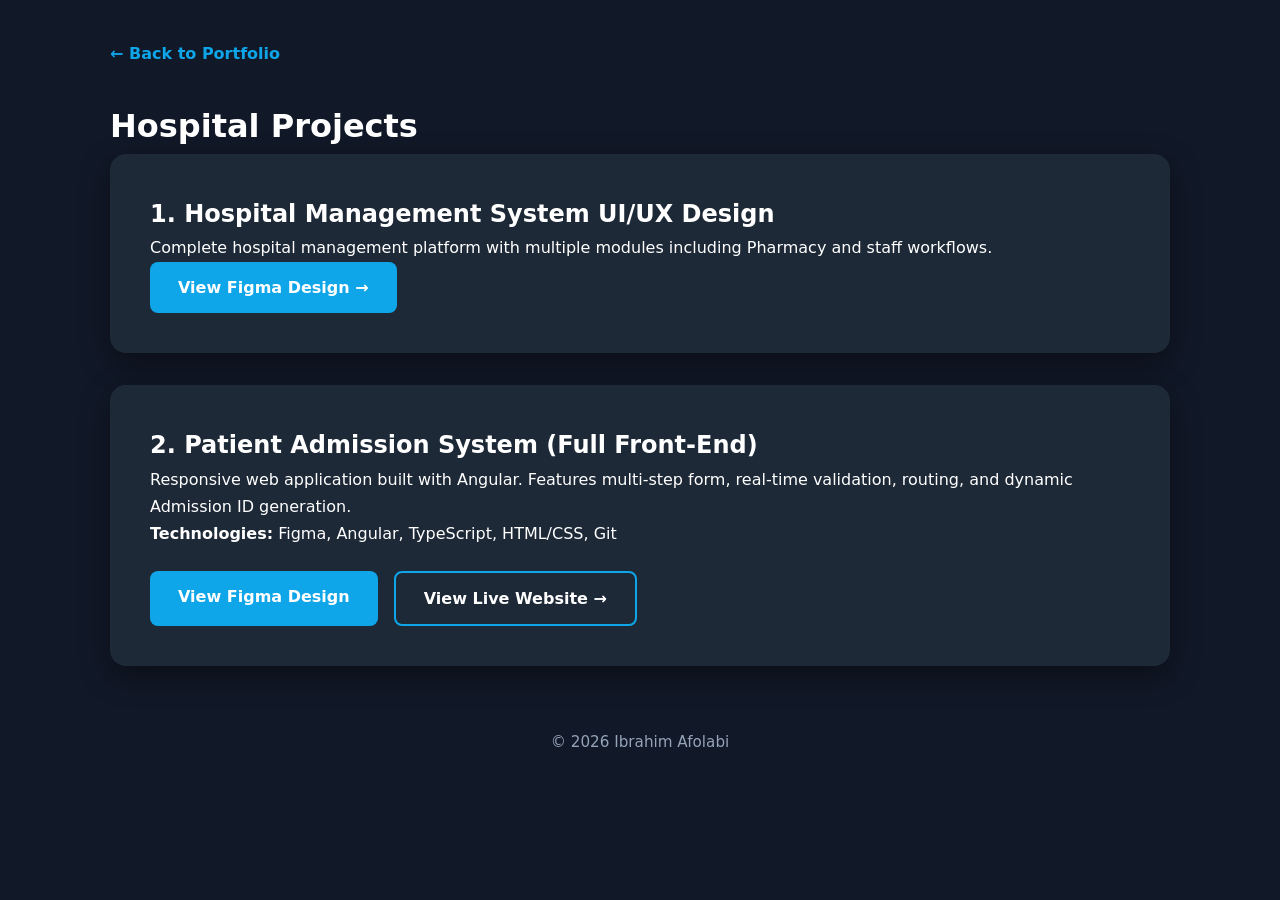
==== Hospital/index.html @ cb1e8bbc "Initial commit - Personal Portfolio" ====
<!DOCTYPE html>
<html lang="en">
<head>
  <meta charset="UTF-8">
  <meta name="viewport" content="width=device-width, initial-scale=1.0">
  <title>Hospital Projects | Ibrahim Afolabi</title>
  <link rel="stylesheet" href="styles.css">
</head>
<body>

  <a href="../index.html" class="back-btn">← Back to Portfolio</a>

  <h1>Hospital Projects</h1>

  <div class="project-container">
    <h2>1. Hospital Management System UI/UX Design</h2>
    <p>Complete hospital management platform with multiple modules including Pharmacy and staff workflows.</p>
    
    <a href="https://www.figma.com/design/PHMCqzM179QBMrzAl6KRJA/Hospital-App?node-id=0-1&t=KrnziGbpmaCVvLgA-1" 
       target="_blank" class="btn primary-btn">
      View Figma Design →
    </a>
  </div>

  <div class="project-container">
    <h2>2. Patient Admission System (Full Front-End)</h2>
    <p>Responsive web application built with Angular. Features multi-step form, real-time validation, routing, and dynamic Admission ID generation.</p>
    <p><strong>Technologies:</strong> Figma, Angular, TypeScript, HTML/CSS, Git</p>
    
    <div class="btn-group">
      <a href="https://www.figma.com/design/X7MNDkVpxuodoT19QN0Rvi/Patient--Admision-Form?t=bGUNePpCjK0tRTn7-1" 
         target="_blank" class="btn primary-btn">
        View Figma Design
      </a>
      
      <a href="https://my-hospital-app-eight.vercel.app/" target="_blank" class="btn secondary-btn">
        View Live Website →
      </a>
    </div>
  </div>

  <footer>
    © 2026 Ibrahim Afolabi
  </footer>

</body>
</html>
---- Hospital/styles.css ----
:root {
  --primary: #0ea5e9;
  --dark: #1e2937;
  --light: #f8fafc;
}

* {
  margin: 0;
  padding: 0;
  box-sizing: border-box;
}

body {
  font-family: 'Segoe UI', system-ui, sans-serif;
  line-height: 1.7;
  color: white;
  background: #111827;
  padding: 40px 20px;
  max-width: 1100px;
  margin: 0 auto;
}

.back-btn {
  display: inline-block;
  margin-bottom: 2rem;
  color: var(--primary);
  text-decoration: none;
  font-weight: 600;
}

.back-btn:hover {
  text-decoration: underline;
}

h1, h2 {
  color: white;
}

.project-container {
  background: #1e2937;
  border-radius: 16px;
  padding: 2.5rem;
  margin-bottom: 2rem;
  box-shadow: 0 10px 30px rgba(0,0,0,0.4);
  color: white;
}

.figma-link {
  color: var(--primary);
  text-decoration: none;
  font-weight: 600;
  display: inline-block;
  margin-top: 1rem;
}

.figma-link:hover {
  text-decoration: underline;
}

ul {
  margin: 1rem 0 1.5rem;
  padding-left: 1.5rem;
}

footer {
  text-align: center;
  margin-top: 4rem;
  color: #94a3b8;
  font-size: 0.95rem;
}

/* Responsive */
@media (max-width: 768px) {
  body {
    padding: 20px 15px;
  }
}
.btn-group {
  margin-top: 1.5rem;
  display: flex;
  gap: 1rem;
  flex-wrap: wrap;
}

.btn {
  padding: 12px 28px;
  border-radius: 8px;
  text-decoration: none;
  font-weight: 600;
  display: inline-block;
  transition: all 0.3s;
}

.primary-btn {
  background: #0ea5e9;
  color: white;
}

.primary-btn:hover {
  background: #0284c8;
  transform: translateY(-2px);
}

.secondary-btn {
  background: transparent;
  color: white;
  border: 2px solid #0ea5e9;
}

.secondary-btn:hover {
  background: #0ea5e9;
  color: white;
}
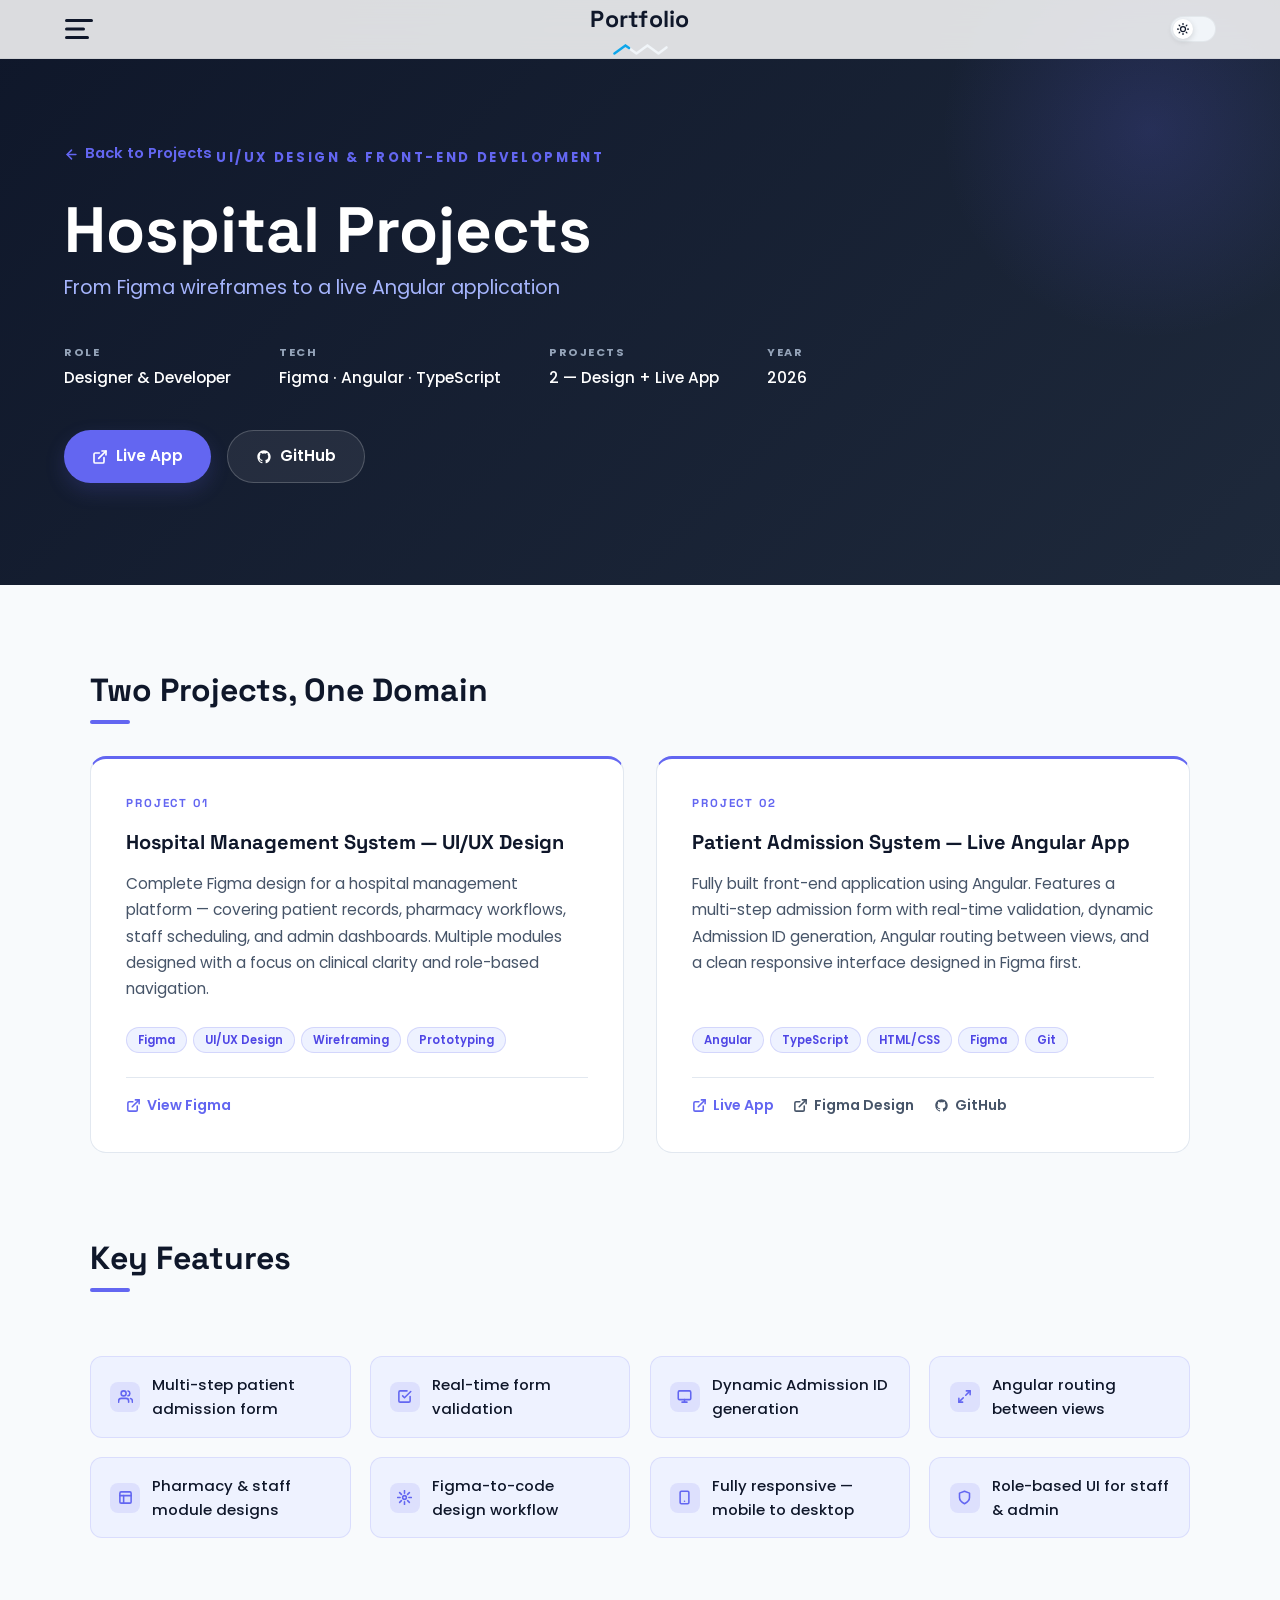
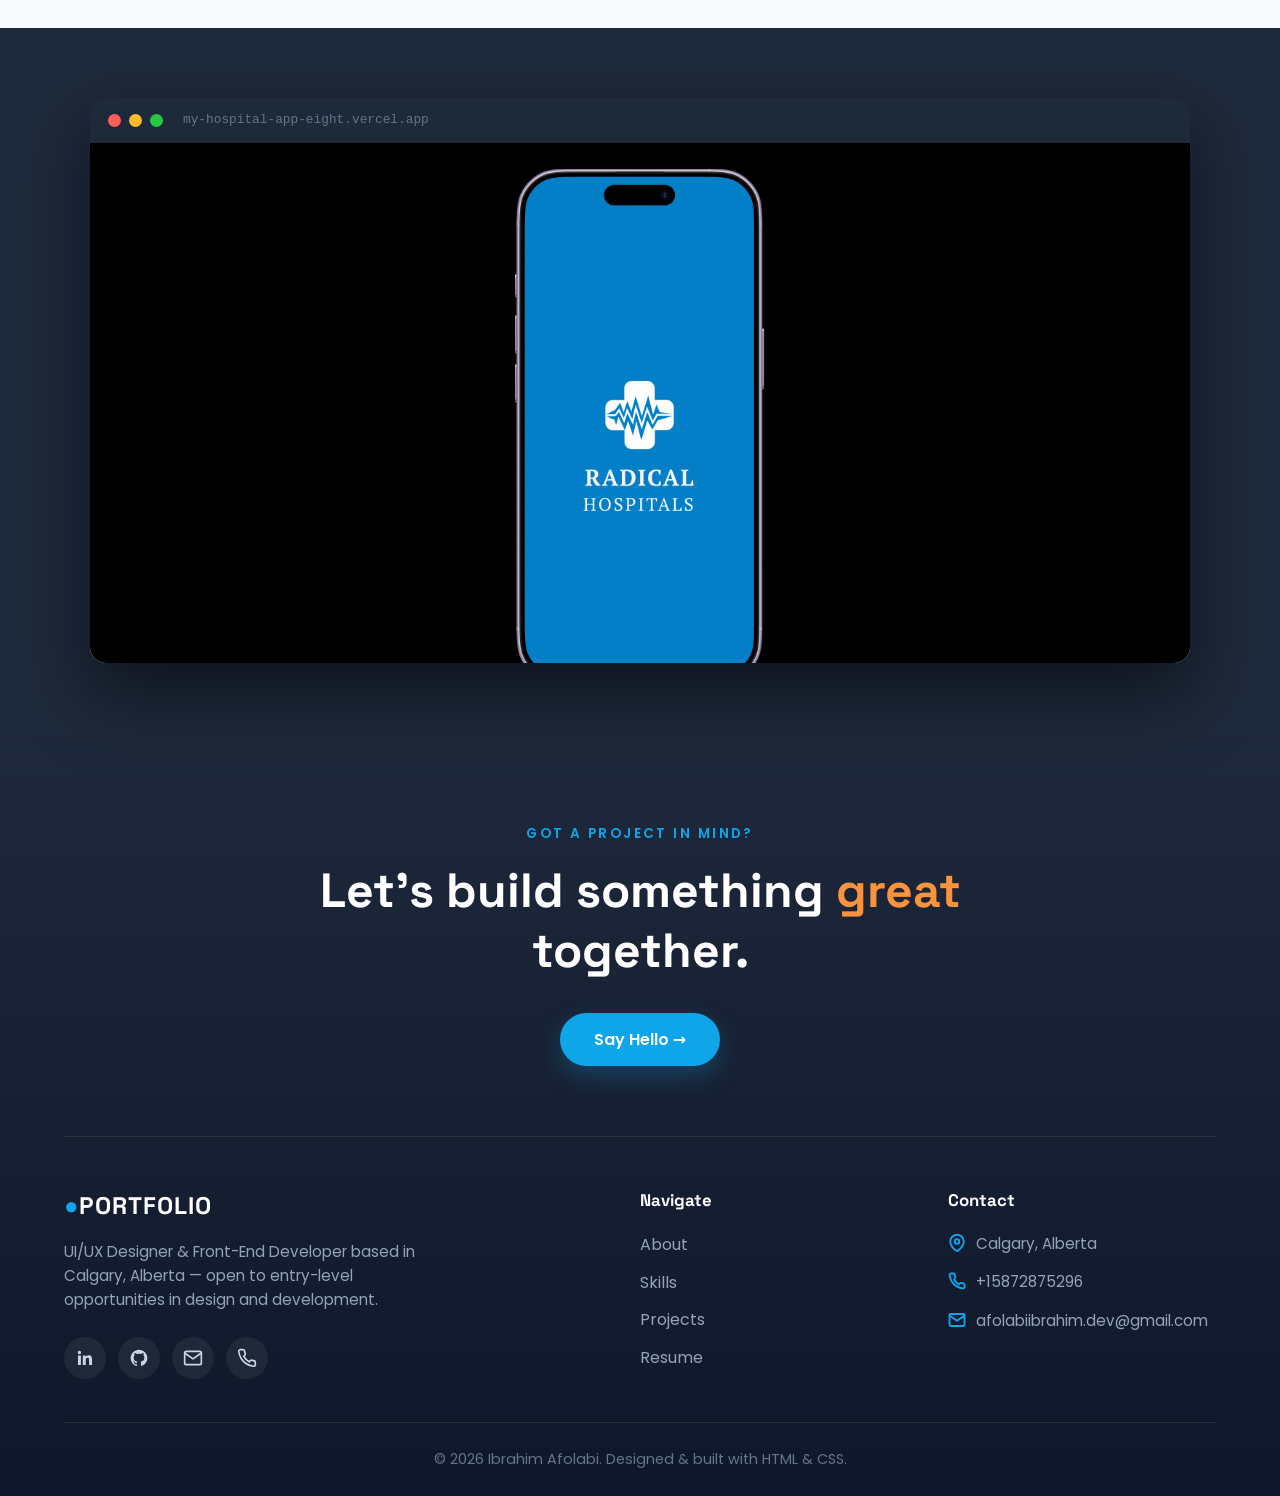
==== commit ee3a1f39: "Updated navbar, styles, and added light/dark mode toggle" ====
--- a/Hospital/index.html
+++ b/Hospital/index.html
@@ -4,44 +4,340 @@
   <meta charset="UTF-8">
   <meta name="viewport" content="width=device-width, initial-scale=1.0">
   <title>Hospital Projects | Ibrahim Afolabi</title>
+  <link rel="preconnect" href="https://fonts.googleapis.com">
+  <link rel="preconnect" href="https://fonts.gstatic.com" crossorigin>
+  <link href="https://fonts.googleapis.com/css2?family=Space+Grotesk:wght@500;600;700&family=Poppins:wght@300;400;500;600;700&display=swap" rel="stylesheet">
+  <link rel="stylesheet" href="../styles.css">
   <link rel="stylesheet" href="styles.css">
+  <script>
+    if (localStorage.getItem('portfolio-theme') === 'dark') {
+      document.documentElement.setAttribute('data-theme', 'dark');
+    }
+  </script>
 </head>
 <body>
 
-  <a href="../index.html" class="back-btn">← Back to Portfolio</a>
-
-  <h1>Hospital Projects</h1>
-
-  <div class="project-container">
-    <h2>1. Hospital Management System UI/UX Design</h2>
-    <p>Complete hospital management platform with multiple modules including Pharmacy and staff workflows.</p>
-    
-    <a href="https://www.figma.com/design/PHMCqzM179QBMrzAl6KRJA/Hospital-App?node-id=0-1&t=KrnziGbpmaCVvLgA-1" 
-       target="_blank" class="btn primary-btn">
-      View Figma Design →
-    </a>
+  <nav>
+    <div class="nav-container nav-container-v2">
+      <button class="hamburger hamburger-left" id="hamburger" aria-label="Toggle menu" aria-expanded="false" aria-controls="navOverlay">
+        <span></span>
+        <span></span>
+        <span></span>
+      </button>
+
+      <a href="../index.html" class="logo logo-center" style="text-decoration:none;">
+        <span class="logo-word">Portfolio</span>
+        <svg class="logo-zigzag" viewBox="0 0 56 14" xmlns="http://www.w3.org/2000/svg" aria-hidden="true">
+          <path class="zigzag-base" d="M2 11 L13 3 L24 11 L35 3 L46 11 L54 5" />
+          <path class="zigzag-trail" d="M2 11 L13 3 L24 11 L35 3 L46 11 L54 5" />
+        </svg>
+      </a>
+
+      <button class="theme-toggle" id="themeToggle" aria-label="Toggle dark mode">
+        <span class="toggle-track">
+          <span class="toggle-thumb">
+            <svg class="icon-sun" xmlns="http://www.w3.org/2000/svg" width="12" height="12" viewBox="0 0 24 24" fill="none" stroke="currentColor" stroke-width="2.5" stroke-linecap="round" stroke-linejoin="round"><circle cx="12" cy="12" r="5"/><line x1="12" y1="1" x2="12" y2="3"/><line x1="12" y1="21" x2="12" y2="23"/><line x1="4.22" y1="4.22" x2="5.64" y2="5.64"/><line x1="18.36" y1="18.36" x2="19.78" y2="19.78"/><line x1="1" y1="12" x2="3" y2="12"/><line x1="21" y1="12" x2="23" y2="12"/><line x1="4.22" y1="19.78" x2="5.64" y2="18.36"/><line x1="18.36" y1="5.64" x2="19.78" y2="4.22"/></svg>
+            <svg class="icon-moon" xmlns="http://www.w3.org/2000/svg" width="12" height="12" viewBox="0 0 24 24" fill="none" stroke="currentColor" stroke-width="2.5" stroke-linecap="round" stroke-linejoin="round"><path d="M21 12.79A9 9 0 1 1 11.21 3a7 7 0 0 0 9.79 9.79z"/></svg>
+          </span>
+        </span>
+      </button>
+    </div>
+  </nav>
+
+  <div class="nav-overlay" id="navOverlay">
+    <a href="../index.html#about"><span class="num">01</span>About</a>
+    <a href="../index.html#skills"><span class="num">02</span>Skills</a>
+    <a href="../index.html#projects"><span class="num">03</span>Projects</a>
+    <a href="../index.html#contact"><span class="num">04</span>Contact</a>
+    <a href="../Ibrahim_Afolabi_Resume.pdf" target="_blank"><span class="num">05</span>Resume</a>
   </div>
 
-  <div class="project-container">
-    <h2>2. Patient Admission System (Full Front-End)</h2>
-    <p>Responsive web application built with Angular. Features multi-step form, real-time validation, routing, and dynamic Admission ID generation.</p>
-    <p><strong>Technologies:</strong> Figma, Angular, TypeScript, HTML/CSS, Git</p>
-    
-    <div class="btn-group">
-      <a href="https://www.figma.com/design/X7MNDkVpxuodoT19QN0Rvi/Patient--Admision-Form?t=bGUNePpCjK0tRTn7-1" 
-         target="_blank" class="btn primary-btn">
-        View Figma Design
+  <!-- HERO -->
+  <section class="project-hero">
+    <div class="project-hero-inner">
+      <a href="../index.html#projects" class="back-link">
+        <svg xmlns="http://www.w3.org/2000/svg" width="15" height="15" viewBox="0 0 24 24" fill="none" stroke="currentColor" stroke-width="2.5" stroke-linecap="round" stroke-linejoin="round"><line x1="19" y1="12" x2="5" y2="12"/><polyline points="12 19 5 12 12 5"/></svg>
+        Back to Projects
       </a>
-      
-      <a href="https://my-hospital-app-eight.vercel.app/" target="_blank" class="btn secondary-btn">
-        View Live Website →
-      </a>
-    </div>
-  </div>
-
+      <p class="eyebrow">UI/UX Design &amp; Front-End Development</p>
+      <h1>Hospital Projects</h1>
+      <p class="project-subtitle">From Figma wireframes to a live Angular application</p>
+
+      <div class="project-meta">
+        <div class="meta-item">
+          <span class="meta-label">Role</span>
+          <span class="meta-value">Designer &amp; Developer</span>
+        </div>
+        <div class="meta-item">
+          <span class="meta-label">Tech</span>
+          <span class="meta-value">Figma · Angular · TypeScript</span>
+        </div>
+        <div class="meta-item">
+          <span class="meta-label">Projects</span>
+          <span class="meta-value">2 — Design + Live App</span>
+        </div>
+        <div class="meta-item">
+          <span class="meta-label">Year</span>
+          <span class="meta-value">2026</span>
+        </div>
+      </div>
+
+      <div class="project-cta-row">
+        <a href="https://my-hospital-app-eight.vercel.app/" target="_blank" class="project-btn brand-btn">
+          <svg xmlns="http://www.w3.org/2000/svg" width="16" height="16" viewBox="0 0 24 24" fill="none" stroke="currentColor" stroke-width="2.5" stroke-linecap="round" stroke-linejoin="round"><path d="M18 13v6a2 2 0 01-2 2H5a2 2 0 01-2-2V8a2 2 0 012-2h6"/><polyline points="15 3 21 3 21 9"/><line x1="10" y1="14" x2="21" y2="3"/></svg>
+          Live App
+        </a>
+        <a href="https://github.com/afolabiibrahimtech/my-hospital-app" target="_blank" class="project-btn outline-btn">
+          <svg width="16" height="16" viewBox="0 0 24 24" fill="currentColor"><path d="M12 2C6.477 2 2 6.477 2 12c0 4.418 2.865 8.166 6.839 9.489.5.092.682-.217.682-.482 0-.237-.009-.868-.013-1.703-2.782.604-3.369-1.342-3.369-1.342-.454-1.155-1.11-1.462-1.11-1.462-.908-.62.069-.608.069-.608 1.003.07 1.531 1.03 1.531 1.03.892 1.529 2.341 1.087 2.91.832.092-.647.35-1.088.636-1.338-2.22-.253-4.555-1.11-4.555-4.943 0-1.091.39-1.984 1.029-2.683-.103-.253-.446-1.27.098-2.647 0 0 .84-.269 2.75 1.025A9.578 9.578 0 0 1 12 6.836c.85.004 1.705.115 2.504.337 1.909-1.294 2.747-1.025 2.747-1.025.546 1.377.203 2.394.1 2.647.64.699 1.028 1.592 1.028 2.683 0 3.842-2.339 4.687-4.566 4.935.359.309.678.919.678 1.852 0 1.336-.012 2.415-.012 2.743 0 .267.18.578.688.48C19.138 20.163 22 16.418 22 12c0-5.523-4.477-10-10-10z"/></svg>
+          GitHub
+        </a>
+      </div>
+    </div>
+  </section>
+
+  <!-- TWO SUB-PROJECT CARDS -->
+  <section class="subprojects reveal">
+    <div class="subprojects-inner">
+      <h2 class="section-title">Two Projects, One Domain</h2>
+
+      <div class="sub-grid">
+
+        <!-- Project 1: Figma UI/UX -->
+        <div class="sub-card">
+          <span class="sub-card-num">Project 01</span>
+          <h3>Hospital Management System — UI/UX Design</h3>
+          <p>Complete Figma design for a hospital management platform — covering patient records, pharmacy workflows, staff scheduling, and admin dashboards. Multiple modules designed with a focus on clinical clarity and role-based navigation.</p>
+          <div class="tech-stack">
+            <span class="tech-pill">Figma</span>
+            <span class="tech-pill">UI/UX Design</span>
+            <span class="tech-pill">Wireframing</span>
+            <span class="tech-pill">Prototyping</span>
+          </div>
+          <div class="sub-card-links">
+            <a href="https://www.figma.com/design/PHMCqzM179QBMrzAl6KRJA/Hospital-App?node-id=0-1&t=KrnziGbpmaCVvLgA-1"
+               target="_blank" class="sub-link">
+              <svg xmlns="http://www.w3.org/2000/svg" width="15" height="15" viewBox="0 0 24 24" fill="none" stroke="currentColor" stroke-width="2.5" stroke-linecap="round" stroke-linejoin="round"><path d="M18 13v6a2 2 0 01-2 2H5a2 2 0 01-2-2V8a2 2 0 012-2h6"/><polyline points="15 3 21 3 21 9"/><line x1="10" y1="14" x2="21" y2="3"/></svg>
+              View Figma
+            </a>
+          </div>
+        </div>
+
+        <!-- Project 2: Angular App -->
+        <div class="sub-card">
+          <span class="sub-card-num">Project 02</span>
+          <h3>Patient Admission System — Live Angular App</h3>
+          <p>Fully built front-end application using Angular. Features a multi-step admission form with real-time validation, dynamic Admission ID generation, Angular routing between views, and a clean responsive interface designed in Figma first.</p>
+          <div class="tech-stack">
+            <span class="tech-pill">Angular</span>
+            <span class="tech-pill">TypeScript</span>
+            <span class="tech-pill">HTML/CSS</span>
+            <span class="tech-pill">Figma</span>
+            <span class="tech-pill">Git</span>
+          </div>
+          <div class="sub-card-links">
+            <a href="https://my-hospital-app-eight.vercel.app/" target="_blank" class="sub-link">
+              <svg xmlns="http://www.w3.org/2000/svg" width="15" height="15" viewBox="0 0 24 24" fill="none" stroke="currentColor" stroke-width="2.5" stroke-linecap="round" stroke-linejoin="round"><path d="M18 13v6a2 2 0 01-2 2H5a2 2 0 01-2-2V8a2 2 0 012-2h6"/><polyline points="15 3 21 3 21 9"/><line x1="10" y1="14" x2="21" y2="3"/></svg>
+              Live App
+            </a>
+            <a href="https://www.figma.com/design/X7MNDkVpxuodoT19QN0Rvi/Patient--Admision-Form?t=bGUNePpCjK0tRTn7-1"
+               target="_blank" class="sub-link ghost">
+              <svg xmlns="http://www.w3.org/2000/svg" width="15" height="15" viewBox="0 0 24 24" fill="none" stroke="currentColor" stroke-width="2.5" stroke-linecap="round" stroke-linejoin="round"><path d="M18 13v6a2 2 0 01-2 2H5a2 2 0 01-2-2V8a2 2 0 012-2h6"/><polyline points="15 3 21 3 21 9"/><line x1="10" y1="14" x2="21" y2="3"/></svg>
+              Figma Design
+            </a>
+            <a href="https://github.com/afolabiibrahimtech/my-hospital-app" target="_blank" class="sub-link ghost">
+              <svg width="15" height="15" viewBox="0 0 24 24" fill="currentColor"><path d="M12 2C6.477 2 2 6.477 2 12c0 4.418 2.865 8.166 6.839 9.489.5.092.682-.217.682-.482 0-.237-.009-.868-.013-1.703-2.782.604-3.369-1.342-3.369-1.342-.454-1.155-1.11-1.462-1.11-1.462-.908-.62.069-.608.069-.608 1.003.07 1.531 1.03 1.531 1.03.892 1.529 2.341 1.087 2.91.832.092-.647.35-1.088.636-1.338-2.22-.253-4.555-1.11-4.555-4.943 0-1.091.39-1.984 1.029-2.683-.103-.253-.446-1.27.098-2.647 0 0 .84-.269 2.75 1.025A9.578 9.578 0 0 1 12 6.836c.85.004 1.705.115 2.504.337 1.909-1.294 2.747-1.025 2.747-1.025.546 1.377.203 2.394.1 2.647.64.699 1.028 1.592 1.028 2.683 0 3.842-2.339 4.687-4.566 4.935.359.309.678.919.678 1.852 0 1.336-.012 2.415-.012 2.743 0 .267.18.578.688.48C19.138 20.163 22 16.418 22 12c0-5.523-4.477-10-10-10z"/></svg>
+              GitHub
+            </a>
+          </div>
+        </div>
+
+      </div>
+    </div>
+  </section>
+
+  <!-- KEY FEATURES -->
+  <section class="features-section reveal">
+    <div class="features-inner">
+      <h2 class="section-title">Key Features</h2>
+      <div class="features-grid">
+        <div class="feature-chip">
+          <span class="ficon">
+            <svg xmlns="http://www.w3.org/2000/svg" width="15" height="15" viewBox="0 0 24 24" fill="none" stroke="currentColor" stroke-width="2.5" stroke-linecap="round" stroke-linejoin="round"><path d="M17 21v-2a4 4 0 0 0-4-4H5a4 4 0 0 0-4 4v2"/><circle cx="9" cy="7" r="4"/><path d="M23 21v-2a4 4 0 0 0-3-3.87"/><path d="M16 3.13a4 4 0 0 1 0 7.75"/></svg>
+          </span>
+          Multi-step patient admission form
+        </div>
+        <div class="feature-chip">
+          <span class="ficon">
+            <svg xmlns="http://www.w3.org/2000/svg" width="15" height="15" viewBox="0 0 24 24" fill="none" stroke="currentColor" stroke-width="2.5" stroke-linecap="round" stroke-linejoin="round"><polyline points="9 11 12 14 22 4"/><path d="M21 12v7a2 2 0 0 1-2 2H5a2 2 0 0 1-2-2V5a2 2 0 0 1 2-2h11"/></svg>
+          </span>
+          Real-time form validation
+        </div>
+        <div class="feature-chip">
+          <span class="ficon">
+            <svg xmlns="http://www.w3.org/2000/svg" width="15" height="15" viewBox="0 0 24 24" fill="none" stroke="currentColor" stroke-width="2.5" stroke-linecap="round" stroke-linejoin="round"><rect x="2" y="3" width="20" height="14" rx="2"/><line x1="8" y1="21" x2="16" y2="21"/><line x1="12" y1="17" x2="12" y2="21"/></svg>
+          </span>
+          Dynamic Admission ID generation
+        </div>
+        <div class="feature-chip">
+          <span class="ficon">
+            <svg xmlns="http://www.w3.org/2000/svg" width="15" height="15" viewBox="0 0 24 24" fill="none" stroke="currentColor" stroke-width="2.5" stroke-linecap="round" stroke-linejoin="round"><polyline points="15 3 21 3 21 9"/><polyline points="9 21 3 21 3 15"/><line x1="21" y1="3" x2="14" y2="10"/><line x1="3" y1="21" x2="10" y2="14"/></svg>
+          </span>
+          Angular routing between views
+        </div>
+        <div class="feature-chip">
+          <span class="ficon">
+            <svg xmlns="http://www.w3.org/2000/svg" width="15" height="15" viewBox="0 0 24 24" fill="none" stroke="currentColor" stroke-width="2.5" stroke-linecap="round" stroke-linejoin="round"><rect x="3" y="3" width="18" height="18" rx="2"/><path d="M3 9h18"/><path d="M9 21V9"/></svg>
+          </span>
+          Pharmacy &amp; staff module designs
+        </div>
+        <div class="feature-chip">
+          <span class="ficon">
+            <svg xmlns="http://www.w3.org/2000/svg" width="15" height="15" viewBox="0 0 24 24" fill="none" stroke="currentColor" stroke-width="2.5" stroke-linecap="round" stroke-linejoin="round"><circle cx="12" cy="12" r="3"/><path d="M12 1v4M12 19v4M4.22 4.22l2.83 2.83M16.95 16.95l2.83 2.83M1 12h4M19 12h4M4.22 19.78l2.83-2.83M16.95 7.05l2.83-2.83"/></svg>
+          </span>
+          Figma-to-code design workflow
+        </div>
+        <div class="feature-chip">
+          <span class="ficon">
+            <svg xmlns="http://www.w3.org/2000/svg" width="15" height="15" viewBox="0 0 24 24" fill="none" stroke="currentColor" stroke-width="2.5" stroke-linecap="round" stroke-linejoin="round"><rect x="5" y="2" width="14" height="20" rx="2"/><line x1="12" y1="18" x2="12.01" y2="18"/></svg>
+          </span>
+          Fully responsive — mobile to desktop
+        </div>
+        <div class="feature-chip">
+          <span class="ficon">
+            <svg xmlns="http://www.w3.org/2000/svg" width="15" height="15" viewBox="0 0 24 24" fill="none" stroke="currentColor" stroke-width="2.5" stroke-linecap="round" stroke-linejoin="round"><path d="M12 22s8-4 8-10V5l-8-3-8 3v7c0 6 8 10 8 10z"/></svg>
+          </span>
+          Role-based UI for staff &amp; admin
+        </div>
+      </div>
+    </div>
+  </section>
+
+  <!-- LIVE APP PREVIEW -->
+  <section class="project-preview reveal">
+    <div class="preview-inner">
+      <div class="browser-mockup">
+        <div class="browser-bar">
+          <span class="dot red"></span>
+          <span class="dot yellow"></span>
+          <span class="dot green"></span>
+          <span class="browser-url">my-hospital-app-eight.vercel.app</span>
+        </div>
+        <div class="browser-screen">
+          <img src="../images/Hospital.png" alt="Hospital App screenshot">
+        </div>
+      </div>
+    </div>
+  </section>
+
+  <!-- FOOTER -->
   <footer>
-    © 2026 Ibrahim Afolabi
+    <div class="footer-container">
+      <div class="footer-cta reveal">
+        <p class="footer-eyebrow">Got a project in mind?</p>
+        <h2>Let's build something <span class="accent-text">great</span> together.</h2>
+        <a href="mailto:afolabiibrahim.dev@gmail.com" class="footer-cta-btn">Say Hello →</a>
+      </div>
+      <div class="footer-divider"></div>
+      <div class="footer-content">
+        <div class="footer-brand">
+          <div class="logo"><span class="logo-dots">●</span>PORTFOLIO</div>
+          <p class="footer-tagline">UI/UX Designer &amp; Front-End Developer based in Calgary, Alberta — open to entry-level opportunities in design and development.</p>
+          <div class="footer-socials">
+            <a href="https://www.linkedin.com/in/ibrahim-afolabi-062348404" target="_blank" class="social-icon" aria-label="LinkedIn">
+              <svg width="20" height="20" viewBox="0 0 24 24" fill="currentColor"><path d="M20.45 20.45h-3.55v-5.57c0-1.33-.02-3.04-1.85-3.04-1.85 0-2.14 1.45-2.14 2.94v5.67H9.36V9h3.41v1.56h.05c.48-.9 1.64-1.85 3.37-1.85 3.6 0 4.27 2.37 4.27 5.46v6.28zM5.34 7.43a2.06 2.06 0 110-4.12 2.06 2.06 0 010 4.12zM7.12 20.45H3.56V9h3.56v11.45z"/></svg>
+            </a>
+            <a href="https://github.com/afolabiibrahimtech" target="_blank" class="social-icon" aria-label="GitHub">
+              <svg width="20" height="20" viewBox="0 0 24 24" fill="currentColor"><path d="M12 2C6.477 2 2 6.477 2 12c0 4.418 2.865 8.166 6.839 9.489.5.092.682-.217.682-.482 0-.237-.009-.868-.013-1.703-2.782.604-3.369-1.342-3.369-1.342-.454-1.155-1.11-1.462-1.11-1.462-.908-.62.069-.608.069-.608 1.003.07 1.531 1.03 1.531 1.03.892 1.529 2.341 1.087 2.91.832.092-.647.35-1.088.636-1.338-2.22-.253-4.555-1.11-4.555-4.943 0-1.091.39-1.984 1.029-2.683-.103-.253-.446-1.27.098-2.647 0 0 .84-.269 2.75 1.025A9.578 9.578 0 0 1 12 6.836c.85.004 1.705.115 2.504.337 1.909-1.294 2.747-1.025 2.747-1.025.546 1.377.203 2.394.1 2.647.64.699 1.028 1.592 1.028 2.683 0 3.842-2.339 4.687-4.566 4.935.359.309.678.919.678 1.852 0 1.336-.012 2.415-.012 2.743 0 .267.18.578.688.48C19.138 20.163 22 16.418 22 12c0-5.523-4.477-10-10-10z"/></svg>
+            </a>
+            <a href="mailto:afolabiibrahim.dev@gmail.com" class="social-icon" aria-label="Email">
+              <svg width="20" height="20" viewBox="0 0 24 24" fill="none" stroke="currentColor" stroke-width="2" stroke-linecap="round" stroke-linejoin="round"><path d="M4 4h16c1.1 0 2 .9 2 2v12c0 1.1-.9 2-2 2H4c-1.1 0-2-.9-2-2V6c0-1.1.9-2 2-2z"/><polyline points="22,6 12,13 2,6"/></svg>
+            </a>
+            <a href="tel:+15872875296" class="social-icon" aria-label="Phone">
+              <svg width="20" height="20" viewBox="0 0 24 24" fill="none" stroke="currentColor" stroke-width="2" stroke-linecap="round" stroke-linejoin="round"><path d="M22 16.92v3a2 2 0 01-2.18 2 19.79 19.79 0 01-8.63-3.07 19.5 19.5 0 01-6-6 19.79 19.79 0 01-3.07-8.67A2 2 0 014.11 2h3a2 2 0 012 1.72 12.84 12.84 0 00.7 2.81 2 2 0 01-.45 2.11L8.09 10.09a16 16 0 006.5 6.5l1.45-1.45a2 2 0 012.11-.45 12.84 12.84 0 002.81.7A2 2 0 0122 16.92z"/></svg>
+            </a>
+          </div>
+        </div>
+        <div class="footer-links">
+          <h3>Navigate</h3>
+          <a href="../index.html#about">About</a>
+          <a href="../index.html#skills">Skills</a>
+          <a href="../index.html#projects">Projects</a>
+          <a href="../Ibrahim_Afolabi_Resume.pdf" target="_blank">Resume</a>
+        </div>
+        <div class="footer-contact">
+          <h3>Contact</h3>
+          <div class="contact-item">
+            <svg width="18" height="18" viewBox="0 0 24 24" fill="none" stroke="currentColor" stroke-width="2.5" stroke-linecap="round" stroke-linejoin="round"><path d="M21 10c0 7-9 13-9 13S3 17 3 10a9 9 0 0118 0z"/><circle cx="12" cy="10" r="3"/></svg>
+            <span>Calgary, Alberta</span>
+          </div>
+          <div class="contact-item">
+            <svg width="18" height="18" viewBox="0 0 24 24" fill="none" stroke="currentColor" stroke-width="2.5" stroke-linecap="round" stroke-linejoin="round"><path d="M22 16.92v3a2 2 0 01-2.18 2 19.79 19.79 0 01-8.63-3.07 19.5 19.5 0 01-6-6 19.79 19.79 0 01-3.07-8.67A2 2 0 014.11 2h3a2 2 0 012 1.72 12.84 12.84 0 00.7 2.81 2 2 0 01-.45 2.11L8.09 10.09a16 16 0 006.5 6.5l1.45-1.45a2 2 0 012.11-.45 12.84 12.84 0 002.81.7A2 2 0 0122 16.92z"/></svg>
+            <span>+15872875296</span>
+          </div>
+          <div class="contact-item">
+            <svg width="18" height="18" viewBox="0 0 24 24" fill="none" stroke="currentColor" stroke-width="2.5" stroke-linecap="round" stroke-linejoin="round"><path d="M4 4h16c1.1 0 2 .9 2 2v12c0 1.1-.9 2-2 2H4c-1.1 0-2-.9-2-2V6c0-1.1.9-2 2-2z"/><polyline points="22,6 12,13 2,6"/></svg>
+            <span>afolabiibrahim.dev@gmail.com</span>
+          </div>
+        </div>
+      </div>
+      <div class="footer-bottom">
+        <p>&copy; 2026 Ibrahim Afolabi. Designed &amp; built with HTML &amp; CSS.</p>
+      </div>
+    </div>
   </footer>
 
+  <script>
+    // Theme toggle
+    const themeToggle = document.getElementById('themeToggle');
+    if (themeToggle) {
+      themeToggle.addEventListener('click', () => {
+        const isDark = document.documentElement.getAttribute('data-theme') === 'dark';
+        if (isDark) {
+          document.documentElement.removeAttribute('data-theme');
+          localStorage.setItem('portfolio-theme', 'light');
+        } else {
+          document.documentElement.setAttribute('data-theme', 'dark');
+          localStorage.setItem('portfolio-theme', 'dark');
+        }
+      });
+    }
+
+    const heroSection = document.querySelector('.project-hero');
+    const hamburger = document.getElementById('hamburger');
+    const navOverlay = document.getElementById('navOverlay');
+    hamburger.addEventListener('click', (e) => {
+      e.stopPropagation();
+      const isOpen = navOverlay.classList.toggle('active');
+      hamburger.classList.toggle('active');
+      hamburger.setAttribute('aria-expanded', isOpen);
+      document.body.classList.toggle('nav-open', isOpen);
+
+      if (isOpen && heroSection) {
+        const heroBottom = heroSection.getBoundingClientRect().bottom;
+        navOverlay.classList.toggle('on-dark', heroBottom > 76);
+      }
+    });
+    navOverlay.querySelectorAll('a').forEach(l => l.addEventListener('click', () => {
+      navOverlay.classList.remove('active');
+      hamburger.classList.remove('active');
+      hamburger.setAttribute('aria-expanded', 'false');
+      document.body.classList.remove('nav-open');
+    }));
+    document.addEventListener('click', (e) => {
+      const isOpen = navOverlay.classList.contains('active');
+      if (isOpen && !navOverlay.contains(e.target) && !hamburger.contains(e.target)) {
+        navOverlay.classList.remove('active');
+        hamburger.classList.remove('active');
+        hamburger.setAttribute('aria-expanded', 'false');
+        document.body.classList.remove('nav-open');
+      }
+    });
+    document.querySelectorAll('.reveal').forEach(el =>
+      new IntersectionObserver(([e]) => {
+        if (e.isIntersecting) { el.classList.add('visible'); }
+      }, { threshold: 0.1 }).observe(el)
+    );
+  </script>
+
 </body>
-</html>+</html>
--- a/styles.css
+++ b/styles.css
@@ -0,0 +1,985 @@
+:root {
+  --primary: #0ea5e9;
+  --primary-dark: #0284c7;
+  --accent: #fb923c;
+  --dark: #0f172a;
+  --dark-2: #1e293b;
+  --light: #f8fafc;
+  --text-muted: #94a3b8;
+  --font-display: 'Space Grotesk', sans-serif;
+  --font-body: 'Poppins', system-ui, sans-serif;
+
+  /* Theme-aware tokens (light mode defaults) */
+  --bg-page: #f8fafc;
+  --bg-surface: #ffffff;
+  --text-body: #333333;
+  --text-heading: #0f172a;
+  --text-secondary: #475569;
+  --border-soft: #f1f5f9;
+  --nav-bg: rgba(255, 255, 255, 0.85);
+  --nav-border: rgba(15, 23, 42, 0.06);
+  --skill-shadow: rgba(0, 0, 0, 0.08);
+}
+
+[data-theme="dark"] {
+  --bg-page: #0b1220;
+  --bg-surface: #131c2e;
+  --text-body: #cbd5e1;
+  --text-heading: #f1f5f9;
+  --text-secondary: #94a3b8;
+  --border-soft: #1e293b;
+  --nav-bg: rgba(11, 18, 32, 0.85);
+  --nav-border: rgba(255, 255, 255, 0.07);
+  --skill-shadow: rgba(0, 0, 0, 0.4);
+}
+
+html {
+  transition: background-color 0.3s ease;
+}
+
+* {
+  margin: 0;
+  padding: 0;
+  box-sizing: border-box;
+}
+
+html {
+  scroll-behavior: smooth;
+}
+
+body {
+  font-family: var(--font-body);
+  line-height: 1.6;
+  color: var(--text-body);
+  background: var(--bg-page);
+  transition: background-color 0.3s ease, color 0.3s ease;
+}
+
+/* ==================== NAV ==================== */
+nav {
+  position: fixed;
+  top: 0;
+  width: 100%;
+  background: var(--nav-bg);
+  backdrop-filter: blur(14px);
+  padding: 1rem 5%;
+  z-index: 1000;
+  border-bottom: 1px solid var(--nav-border);
+  transition: background-color 0.3s ease, border-color 0.3s ease;
+}
+
+.nav-container {
+  max-width: 1200px;
+  margin: 0 auto;
+  display: flex;
+  justify-content: space-between;
+  align-items: center;
+}
+
+/* New 3-column nav: hamburger | logo | toggle */
+.nav-container-v2 {
+  display: flex;
+  justify-content: space-between;
+  align-items: center;
+  position: relative;
+}
+
+.logo {
+  font-family: var(--font-display);
+  font-size: 1.25rem;
+  font-weight: 700;
+  color: var(--text-heading);
+  letter-spacing: 0.04em;
+}
+
+.logo-center {
+  position: absolute;
+  left: 50%;
+  top: 50%;
+  transform: translate(-50%, -50%);
+}
+
+.logo-italic {
+  font-style: italic;
+}
+
+.logo-dots {
+  color: var(--primary);
+}
+
+/* Solid wordmark with animated zigzag underline */
+.logo-center {
+  display: flex;
+  flex-direction: column;
+  align-items: center;
+  gap: 4px;
+}
+
+.logo-word {
+  font-family: var(--font-display);
+  font-size: 1.45rem;
+  font-weight: 800;
+  letter-spacing: 0.01em;
+  color: var(--text-heading);
+  transition: color 0.3s ease;
+}
+
+.logo-zigzag {
+  width: 56px;
+  height: 14px;
+  overflow: visible;
+}
+
+.zigzag-base,
+.zigzag-trail {
+  fill: none;
+  stroke-linecap: round;
+  stroke-linejoin: round;
+}
+
+.zigzag-base {
+  stroke: var(--border-soft);
+  stroke-width: 2.6;
+}
+
+.zigzag-trail {
+  stroke: var(--primary);
+  stroke-width: 2.6;
+  stroke-dasharray: 18 50;
+  stroke-dashoffset: 0;
+  animation: zigzagTrail 2.4s ease-in-out infinite alternate;
+}
+
+@keyframes zigzagTrail {
+  0%   { stroke-dashoffset: 0; }
+  100% { stroke-dashoffset: -68; }
+}
+
+.nav-right {
+  display: flex;
+  align-items: center;
+  gap: 1.1rem;
+}
+
+/* Theme toggle switch */
+.theme-toggle {
+  background: none;
+  border: none;
+  cursor: pointer;
+  padding: 0;
+  flex-shrink: 0;
+}
+
+.toggle-track {
+  display: flex;
+  align-items: center;
+  width: 46px;
+  height: 26px;
+  border-radius: 999px;
+  background: var(--border-soft);
+  border: 1.5px solid var(--nav-border);
+  padding: 2px;
+  transition: background-color 0.3s ease, border-color 0.3s ease;
+}
+
+.toggle-thumb {
+  display: flex;
+  align-items: center;
+  justify-content: center;
+  width: 20px;
+  height: 20px;
+  border-radius: 50%;
+  background: var(--bg-surface);
+  color: var(--text-heading);
+  box-shadow: 0 2px 6px rgba(0,0,0,0.15);
+  transition: transform 0.3s cubic-bezier(0.65,0,0.35,1), background-color 0.3s ease, color 0.3s ease;
+  transform: translateX(0);
+}
+
+.toggle-thumb .icon-moon { display: none; }
+.toggle-thumb .icon-sun { display: block; }
+
+[data-theme="dark"] .toggle-thumb {
+  transform: translateX(20px);
+  background: var(--dark-2);
+  color: #fbbf24;
+}
+
+[data-theme="dark"] .toggle-thumb .icon-sun { display: none; }
+[data-theme="dark"] .toggle-thumb .icon-moon { display: block; }
+
+/* Hamburger */
+.hamburger {
+  position: relative;
+  width: 30px;
+  height: 22px;
+  background: none;
+  border: 1.5px solid transparent;
+  border-radius: 6px;
+  cursor: pointer;
+  padding: 0;
+  z-index: 1001;
+  transition: border-color 0.3s ease, width 0.3s ease, height 0.3s ease;
+}
+
+.hamburger-left {
+  flex-shrink: 0;
+}
+
+.hamburger span {
+  position: absolute;
+  left: 0;
+  display: block;
+  width: 100%;
+  height: 3px;
+  border-radius: 3px;
+  background: var(--text-heading);
+  transition: all 0.35s cubic-bezier(0.65, 0, 0.35, 1), background-color 0.3s ease;
+}
+
+.hamburger span:nth-child(1) { top: 0; }
+.hamburger span:nth-child(2) { top: 50%; transform: translateY(-50%); width: 70%; }
+.hamburger span:nth-child(3) { bottom: 0; width: 85%; }
+
+.hamburger.active {
+  width: 38px;
+  height: 38px;
+  border-color: var(--primary);
+}
+
+.hamburger.active span:nth-child(1) {
+  top: 50%;
+  left: 50%;
+  transform: translate(-50%, -50%) rotate(45deg);
+  background: var(--text-heading);
+  width: 60%;
+}
+.hamburger.active span:nth-child(2) {
+  opacity: 0;
+}
+.hamburger.active span:nth-child(3) {
+  top: 50%;
+  bottom: auto;
+  left: 50%;
+  transform: translate(-50%, -50%) rotate(-45deg);
+  background: var(--text-heading);
+  width: 60%;
+}
+
+/* Fullscreen nav overlay */
+.nav-overlay {
+  position: fixed;
+  top: 76px;
+  left: 5%;
+  display: flex;
+  flex-direction: column;
+  align-items: flex-start;
+  gap: 0.4rem;
+  background: transparent;
+  opacity: 0;
+  pointer-events: none;
+  transform: translateY(-12px);
+  transition: opacity 0.3s ease, transform 0.3s ease;
+  will-change: opacity, transform;
+  z-index: 999;
+}
+
+.nav-overlay.active {
+  opacity: 1;
+  pointer-events: auto;
+  transform: translateY(0);
+}
+
+.nav-overlay a {
+  font-family: var(--font-display);
+  font-size: 1.6rem;
+  font-weight: 800;
+  letter-spacing: 0.01em;
+  color: var(--text-heading);
+  text-decoration: none;
+  opacity: 0;
+  transform: translateY(10px);
+  transition: opacity 0.35s ease, transform 0.35s ease, color 0.3s;
+  display: flex;
+  align-items: baseline;
+  gap: 0.6rem;
+}
+
+.nav-overlay.on-dark a {
+  color: #ffffff;
+  text-shadow: 0 2px 10px rgba(0,0,0,0.35);
+}
+
+.nav-overlay a span.num {
+  display: none;
+}
+
+.nav-overlay a:hover,
+.nav-overlay a.current {
+  color: var(--primary);
+}
+
+.nav-overlay.active a {
+  opacity: 1;
+  transform: translateY(0);
+}
+
+.nav-overlay.active a:nth-child(1) { transition-delay: 0.04s; }
+.nav-overlay.active a:nth-child(2) { transition-delay: 0.08s; }
+.nav-overlay.active a:nth-child(3) { transition-delay: 0.12s; }
+.nav-overlay.active a:nth-child(4) { transition-delay: 0.16s; }
+.nav-overlay.active a:nth-child(5) { transition-delay: 0.20s; }
+
+/* ==================== HERO ==================== */
+.hero {
+  min-height: 100vh;
+  position: relative;
+  overflow: hidden;
+  background: linear-gradient(135deg, var(--dark), var(--dark-2));
+  background-image:
+    linear-gradient(135deg, var(--dark), var(--dark-2)),
+    linear-gradient(rgba(255, 255, 255, 0.035) 1px, transparent 1px),
+    linear-gradient(90deg, rgba(255, 255, 255, 0.035) 1px, transparent 1px);
+  background-size: auto, 42px 42px, 42px 42px;
+  color: white;
+  display: flex;
+  align-items: center;
+  padding: 120px 5% 80px;
+}
+
+.hero::before {
+  content: '';
+  position: absolute;
+  top: -120px;
+  right: -120px;
+  width: 420px;
+  height: 420px;
+  border-radius: 50%;
+  background: radial-gradient(circle, rgba(14, 165, 233, 0.25), transparent 70%);
+  pointer-events: none;
+}
+
+.hero-content {
+  position: relative;
+  max-width: 1200px;
+  margin: 0 auto;
+  display: flex;
+  align-items: center;
+  gap: 4rem;
+  flex-wrap: wrap;
+}
+
+.profile-photo {
+  width: 280px;
+  height: 280px;
+  border-radius: 20px;
+  object-fit: cover;
+  box-shadow: 0 20px 40px rgba(0, 0, 0, 0.35);
+  border: 3px solid rgba(255, 255, 255, 0.08);
+}
+
+.eyebrow {
+  display: inline-block;
+  font-size: 0.9rem;
+  font-weight: 600;
+  letter-spacing: 0.18em;
+  text-transform: uppercase;
+  color: var(--primary);
+  margin-bottom: 0.8rem;
+}
+
+.hero-text h1 {
+  font-family: var(--font-display);
+  font-size: 3.4rem;
+  font-weight: 700;
+  margin-bottom: 0.5rem;
+  letter-spacing: -0.01em;
+}
+
+.title {
+  font-family: var(--font-display);
+  font-size: 1.4rem;
+  font-weight: 500;
+  color: #60a5fa;
+  margin-bottom: 2rem;
+}
+
+.about-text {
+  max-width: 600px;
+  line-height: 1.7;
+  margin: 1.5rem 0;
+  font-size: 1.05rem;
+  opacity: 0.9;
+}
+
+.skills-badges {
+  display: flex;
+  flex-wrap: wrap;
+  gap: 1rem;
+}
+
+.badge {
+  display: flex;
+  align-items: center;
+  gap: 0.6rem;
+  background: rgba(255, 255, 255, 0.08);
+  border: 1px solid rgba(255, 255, 255, 0.08);
+  padding: 12px 22px;
+  border-radius: 50px;
+  font-weight: 500;
+  transition: all 0.3s;
+}
+
+.badge:hover {
+  background: rgba(14, 165, 233, 0.15);
+  border-color: var(--primary);
+  transform: translateY(-3px);
+}
+
+/* ==================== SKILLS ==================== */
+.skills-section {
+  padding: 100px 5%;
+  background: var(--bg-page);
+  max-width: 1200px;
+  margin: 0 auto;
+}
+
+.skills-section h2,
+.projects h2 {
+  font-family: var(--font-display);
+  font-size: 2.4rem;
+  margin-bottom: 2.5rem;
+  position: relative;
+  display: inline-block;
+  color: var(--text-heading);
+}
+
+.skills-section h2::after,
+.projects h2::after {
+  content: '';
+  position: absolute;
+  left: 0;
+  bottom: -10px;
+  width: 50px;
+  height: 4px;
+  border-radius: 4px;
+  background: var(--accent);
+}
+
+.skills-grid {
+  display: grid;
+  grid-template-columns: repeat(auto-fit, minmax(260px, 1fr));
+  gap: 1.5rem;
+}
+
+.skill-card {
+  background: var(--bg-surface);
+  color: var(--text-heading);
+  padding: 1.8rem 1.4rem;
+  border-radius: 16px;
+  text-align: center;
+  font-weight: 600;
+  box-shadow: 0 10px 30px var(--skill-shadow);
+  transition: all 0.35s ease, background-color 0.3s ease, color 0.3s ease;
+  border: 1px solid var(--border-soft);
+  border-top: 3px solid var(--primary);
+}
+
+.skill-card:nth-child(2n) {
+  border-top-color: var(--accent);
+}
+
+.skill-card:hover {
+  transform: translateY(-10px);
+  box-shadow: 0 25px 50px rgba(14, 165, 233, 0.2);
+}
+
+.skill-card span {
+  font-weight: normal;
+  display: block;
+  margin-top: 0.6rem;
+  color: var(--text-secondary);
+}
+
+/* ==================== PROJECTS ==================== */
+.projects {
+  padding: 100px 5%;
+  background: var(--bg-page);
+}
+
+.projects-grid {
+  display: grid;
+  grid-template-columns: repeat(auto-fit, minmax(500px, 1fr));
+  gap: 2rem;
+  max-width: 1200px;
+  margin: 0 auto;
+}
+
+.project-card {
+  display: flex;
+  background: var(--dark);
+  color: white;
+  border-radius: 16px;
+  overflow: hidden;
+  box-shadow: 0 10px 30px rgba(0, 0, 0, 0.25);
+  transition: transform 0.3s, box-shadow 0.3s;
+  min-height: 280px;
+}
+
+.project-card:hover {
+  transform: translateY(-10px);
+  box-shadow: 0 20px 45px rgba(0, 0, 0, 0.35);
+}
+
+.project-info {
+  padding: 2rem;
+  flex: 1;
+  background: rgba(0, 0, 0, 0.35);
+}
+
+.project-info h3 {
+  font-family: var(--font-display);
+  color: white;
+  margin-bottom: 1rem;
+  font-size: 1.3rem;
+}
+
+.project-info p {
+  color: #e2e8f0;
+  margin-bottom: 1.5rem;
+}
+
+.view-project {
+  color: #60a5fa;
+  text-decoration: none;
+  font-weight: 600;
+  transition: color 0.3s;
+}
+
+.view-project:hover {
+  color: var(--accent);
+  text-decoration: underline;
+}
+
+.project-image {
+  width: 180px;
+  height: 180px;
+  overflow: hidden;
+  flex-shrink: 0;
+  background: #111827;
+  border-radius: 12px;
+  margin: 1.5rem;
+}
+
+.project-image img {
+  width: 100%;
+  height: 100%;
+  object-fit: contain;
+  padding: 15px;
+  background: var(--dark);
+}
+
+/* Project tags */
+.project-tags {
+  display: flex;
+  flex-wrap: wrap;
+  gap: 8px;
+  margin-bottom: 1.2rem;
+}
+
+.tag {
+  font-size: 0.75rem;
+  font-weight: 600;
+  letter-spacing: 0.06em;
+  text-transform: uppercase;
+  padding: 4px 12px;
+  border-radius: 999px;
+  background: rgba(255, 255, 255, 0.1);
+  border: 1px solid rgba(255, 255, 255, 0.18);
+  color: #cbd5e1;
+}
+
+/* Porchlight amber accent */
+.porchlight-card {
+  border-top: 3px solid #f59e0b;
+}
+
+.porchlight-img {
+  background: #fef3c7;
+}
+
+.porchlight-img img {
+  object-fit: cover !important;
+  padding: 0 !important;
+}
+
+/* ==================== CONTACT ==================== */
+#contact {
+  padding: 100px 5%;
+  background: var(--bg-page);
+  max-width: 1200px;
+  margin: 0 auto;
+}
+
+.contact-info {
+  max-width: 700px;
+  margin: 0 auto;
+  text-align: center;
+  font-size: 1.2rem;
+  padding: 40px;
+  background: var(--bg-surface);
+  color: var(--text-body);
+  border-radius: 16px;
+  box-shadow: 0 10px 30px var(--skill-shadow);
+}
+
+/* ==================== FOOTER ==================== */
+footer {
+  background: linear-gradient(180deg, var(--dark-2) 0%, var(--dark) 100%);
+  color: #e2e8f0;
+  padding: 90px 5% 0;
+}
+
+.footer-container {
+  max-width: 1200px;
+  margin: 0 auto;
+}
+
+/* CTA */
+.footer-cta {
+  text-align: center;
+  padding-bottom: 70px;
+}
+
+.footer-eyebrow {
+  font-size: 0.85rem;
+  font-weight: 600;
+  letter-spacing: 0.18em;
+  text-transform: uppercase;
+  color: var(--primary);
+  margin-bottom: 1rem;
+}
+
+.footer-cta h2 {
+  font-family: var(--font-display);
+  font-size: clamp(2rem, 5vw, 3rem);
+  font-weight: 700;
+  color: white;
+  max-width: 700px;
+  margin: 0 auto;
+  line-height: 1.25;
+}
+
+.footer-cta .accent-text {
+  color: var(--accent);
+}
+
+.footer-cta-btn {
+  display: inline-flex;
+  align-items: center;
+  gap: 0.5rem;
+  margin-top: 2rem;
+  padding: 14px 34px;
+  background: var(--primary);
+  color: white;
+  border-radius: 999px;
+  text-decoration: none;
+  font-weight: 600;
+  transition: all 0.3s;
+  box-shadow: 0 10px 25px rgba(14, 165, 233, 0.25);
+}
+
+.footer-cta-btn:hover {
+  background: var(--accent);
+  transform: translateY(-3px);
+  box-shadow: 0 14px 30px rgba(251, 146, 60, 0.3);
+}
+
+.footer-divider {
+  height: 1px;
+  background: rgba(255, 255, 255, 0.08);
+}
+
+/* Content columns */
+.footer-content {
+  display: grid;
+  grid-template-columns: 2fr 1fr 1fr;
+  gap: 40px;
+  padding: 50px 0 40px;
+}
+
+.footer-brand .logo {
+  font-size: 1.5rem;
+  margin-bottom: 14px;
+  color: white;
+}
+
+.footer-tagline {
+  color: var(--text-muted);
+  max-width: 360px;
+  margin-bottom: 1.5rem;
+  font-size: 0.95rem;
+}
+
+.footer-socials {
+  display: flex;
+  gap: 12px;
+}
+
+.social-icon {
+  width: 42px;
+  height: 42px;
+  border-radius: 50%;
+  display: flex;
+  align-items: center;
+  justify-content: center;
+  background: rgba(255, 255, 255, 0.06);
+  color: #cbd5e1;
+  transition: all 0.3s;
+}
+
+.social-icon:hover {
+  background: var(--primary);
+  color: white;
+  transform: translateY(-4px);
+}
+
+.footer-links h3,
+.footer-contact h3 {
+  font-family: var(--font-display);
+  color: white;
+  margin-bottom: 18px;
+  font-size: 1.05rem;
+}
+
+.footer-links a {
+  display: block;
+  color: var(--text-muted);
+  text-decoration: none;
+  margin-bottom: 12px;
+  transition: color 0.3s;
+}
+
+.footer-links a:hover {
+  color: var(--primary);
+}
+
+.footer-contact .contact-item {
+  display: flex;
+  align-items: flex-start;
+  gap: 10px;
+  margin-bottom: 14px;
+  color: var(--text-muted);
+  font-size: 0.95rem;
+}
+
+.footer-contact .contact-item svg {
+  flex-shrink: 0;
+  margin-top: 2px;
+  color: var(--primary);
+}
+
+.footer-bottom {
+  text-align: center;
+  padding: 25px 0;
+  border-top: 1px solid rgba(255, 255, 255, 0.08);
+  color: #64748b;
+  font-size: 0.9rem;
+}
+
+/* ==================== SCROLL REVEAL ==================== */
+.reveal {
+  opacity: 0;
+  transform: translateY(30px);
+  transition: opacity 0.7s ease, transform 0.7s ease;
+}
+
+.reveal.visible {
+  opacity: 1;
+  transform: translateY(0);
+}
+
+/* ==================== RESPONSIVE ==================== */
+@media (max-width: 768px) {
+  .logo-word {
+    font-size: 1.2rem;
+  }
+
+  .logo-zigzag {
+    width: 48px;
+  }
+
+  .hero-content {
+    flex-direction: column;
+    text-align: center;
+    gap: 2rem;
+  }
+
+  .skills-badges {
+    justify-content: center;
+  }
+
+  .projects-grid {
+    grid-template-columns: 1fr;
+  }
+
+  .project-card {
+    flex-direction: column;
+  }
+
+  .project-image {
+    width: calc(100% - 3rem);
+    height: 200px;
+  }
+
+  .footer-content {
+    grid-template-columns: 1fr;
+    gap: 36px;
+    text-align: center;
+  }
+
+  .footer-brand .footer-tagline {
+    margin-left: auto;
+    margin-right: auto;
+  }
+
+  .footer-socials {
+    justify-content: center;
+  }
+
+  .footer-contact .contact-item {
+    justify-content: center;
+  }
+}
+
+@media (max-width: 480px) {
+  .hero-text h1 {
+    font-size: 2.4rem;
+  }
+
+  .profile-photo {
+    width: 220px;
+    height: 220px;
+  }
+}
+
+/* Tails & Toys — portfolio blue accent */
+.tails-card {
+  border-top: 3px solid #0ea5e9;
+}
+.tails-img {
+  background: #f0f9ff;
+}
+.tails-img img {
+  object-fit: cover !important;
+  padding: 0 !important;
+}
+
+/* Dual link row on project cards */
+.card-links {
+  display: flex;
+  align-items: center;
+  gap: 1.4rem;
+}
+
+.secondary-link {
+  color: #94a3b8 !important;
+  font-size: 0.88rem;
+}
+
+.secondary-link:hover {
+  color: var(--accent) !important;
+}
+
+/* Keyscape Homes — forest green accent */
+.keyscape-card {
+  border-top: 3px solid #3a6b52;
+}
+.keyscape-img {
+  background: #0d1a13;
+}
+.keyscape-img img {
+  object-fit: cover !important;
+  padding: 0 !important;
+}
+
+/* GitHub card link */
+.gh-link {
+  display: inline-flex;
+  align-items: center;
+  gap: 5px;
+  color: #94a3b8 !important;
+  font-size: 0.88rem;
+  transition: color 0.3s;
+}
+.gh-link:hover {
+  color: white !important;
+}
+
+/* Hospital card — indigo accent */
+.hospital-card {
+  border-top: 3px solid #6366f1;
+}
+.hospital-img {
+  background: #0f0f1a;
+}
+.hospital-img img {
+  object-fit: cover !important;
+  padding: 0 !important;
+}
+
+/* YYC Connect — deep navy accent (#0D1B2A from site theme) */
+.yyc-card {
+  border-top: 3px solid #3b82f6;
+}
+.yyc-img {
+  background: #0d1b2a;
+}
+.yyc-img img {
+  object-fit: cover !important;
+  padding: 0 !important;
+}
+
+/* ── Homepage project card with video below ── */
+.video-card {
+  flex-direction: column !important;
+  grid-column: 1 / -1;        /* span full grid width */
+  max-width: 100%;
+  min-height: unset;
+}
+
+.video-card .project-info {
+  background: rgba(0,0,0,0.4);
+  width: 100%;
+  flex: unset;
+}
+
+.card-video {
+  width: 100%;
+  background: #000;
+  border-top: 1px solid rgba(255,255,255,0.06);
+  line-height: 0;
+  border-radius: 0 0 16px 16px;
+  overflow: hidden;
+}
+
+.card-video video {
+  width: 100%;
+  height: auto;
+  max-height: 480px;
+  display: block;
+  object-fit: contain;
+  background: #000;
+}
+
+/* SupportDesk — slate blue accent */
+.supportdesk-card {
+  border-top: 3px solid #475569;
+}
+.supportdesk-img {
+  background: #0f172a;
+}
+.supportdesk-img img {
+  object-fit: cover !important;
+  padding: 0 !important;
+}
--- a/Hospital/styles.css
+++ b/Hospital/styles.css
@@ -1,113 +1,255 @@
+/* ============================================================
+   Hospital project page
+   Brand: #6366f1 indigo — clinical, structured, precise
+   ============================================================ */
+
 :root {
-  --primary: #0ea5e9;
-  --dark: #1e2937;
-  --light: #f8fafc;
-}
-
-* {
-  margin: 0;
-  padding: 0;
-  box-sizing: border-box;
-}
-
-body {
-  font-family: 'Segoe UI', system-ui, sans-serif;
+  --brand:      #6366f1;
+  --brand-dark: #4f46e5;
+  --brand-lt:   #eef2ff;
+  --brand-glow: rgba(99,102,241,0.18);
+}
+
+[data-theme="dark"] {
+  --brand-lt: #1e1b3a;
+}
+
+body { background: var(--bg-page); color: var(--text-body); padding: 0; max-width: none; transition: background-color 0.3s ease, color 0.3s ease; }
+
+/* ── Hero ──────────────────────────────────────────────────── */
+.project-hero {
+  min-height: 65vh;
+  background: linear-gradient(135deg, var(--dark), var(--dark-2));
+  background-image:
+    linear-gradient(135deg, var(--dark), var(--dark-2)),
+    linear-gradient(rgba(99,102,241,0.05) 1px, transparent 1px),
+    linear-gradient(90deg, rgba(99,102,241,0.05) 1px, transparent 1px);
+  background-size: auto, 42px 42px, 42px 42px;
+  color: white;
+  display: flex;
+  align-items: center;
+  padding: 120px 5% 80px;
+  position: relative;
+  overflow: hidden;
+}
+
+.project-hero::before {
+  content: '';
+  position: absolute;
+  top: -80px; right: -80px;
+  width: 420px; height: 420px;
+  border-radius: 50%;
+  background: radial-gradient(circle, var(--brand-glow), transparent 70%);
+  pointer-events: none;
+}
+
+.project-hero-inner { position: relative; max-width: 1200px; margin: 0 auto; width: 100%; }
+
+.back-link {
+  display: inline-flex; align-items: center; gap: 6px;
+  color: var(--brand); text-decoration: none; font-weight: 600;
+  font-size: 0.92rem; margin-bottom: 1.8rem; transition: color 0.3s;
+}
+.back-link:hover { color: #a5b4fc; }
+
+.eyebrow {
+  display: inline-block; font-size: 0.82rem; font-weight: 700;
+  letter-spacing: 0.2em; text-transform: uppercase;
+  color: var(--brand); margin-bottom: 0.9rem;
+}
+
+.project-hero h1 {
+  font-family: var(--font-display);
+  font-size: clamp(2.6rem, 6vw, 4rem);
+  font-weight: 700; line-height: 1.1; margin-bottom: 0.5rem;
+}
+
+.project-subtitle { font-size: 1.2rem; color: #a5b4fc; margin-bottom: 2.5rem; }
+
+.project-meta {
+  display: flex; gap: 3rem; margin-bottom: 2.5rem; flex-wrap: wrap;
+}
+.meta-item { display: flex; flex-direction: column; gap: 4px; }
+.meta-label {
+  font-size: 0.7rem; font-weight: 700; letter-spacing: 0.14em;
+  text-transform: uppercase; color: var(--text-muted);
+}
+.meta-value { font-size: 0.97rem; font-weight: 500; color: white; }
+
+.project-cta-row { display: flex; gap: 1rem; flex-wrap: wrap; }
+
+.project-btn {
+  display: inline-flex; align-items: center; gap: 0.5rem;
+  padding: 13px 28px; border-radius: 999px; text-decoration: none;
+  font-weight: 600; font-size: 0.95rem; transition: all 0.3s;
+}
+
+.brand-btn {
+  background: var(--brand); color: white;
+  box-shadow: 0 8px 20px var(--brand-glow);
+}
+.brand-btn:hover {
+  background: var(--brand-dark); transform: translateY(-2px);
+  box-shadow: 0 12px 28px var(--brand-glow);
+}
+.outline-btn {
+  background: rgba(255,255,255,0.07); color: white;
+  border: 1.5px solid rgba(255,255,255,0.2);
+}
+.outline-btn:hover { background: rgba(255,255,255,0.13); transform: translateY(-2px); }
+
+/* ── Sub-project cards ─────────────────────────────────────── */
+.subprojects {
+  padding: 80px 5%;
+  background: var(--bg-page);
+}
+
+.subprojects-inner { max-width: 1100px; margin: 0 auto; }
+
+.section-title {
+  font-family: var(--font-display);
+  font-size: 2rem; font-weight: 700; color: var(--text-heading);
+  margin-bottom: 2.5rem; position: relative; display: inline-block;
+}
+.section-title::after {
+  content: ''; position: absolute; left: 0; bottom: -8px;
+  width: 40px; height: 4px; border-radius: 4px;
+  background: var(--brand);
+}
+
+.sub-grid {
+  display: grid;
+  grid-template-columns: 1fr 1fr;
+  gap: 2rem;
+}
+
+.sub-card {
+  background: var(--bg-surface);
+  border-radius: 16px;
+  padding: 2.2rem;
+  border: 1.5px solid #e2e8f0;
+  border-top: 3px solid var(--brand);
+  transition: all 0.3s;
+  display: flex;
+  flex-direction: column;
+  gap: 1rem;
+}
+.sub-card:hover {
+  border-color: var(--brand);
+  box-shadow: 0 12px 32px rgba(99,102,241,0.12);
+  transform: translateY(-4px);
+}
+
+.sub-card-num {
+  font-family: var(--font-display);
+  font-size: 0.72rem;
+  font-weight: 700;
+  letter-spacing: 0.16em;
+  text-transform: uppercase;
+  color: var(--brand);
+}
+
+.sub-card h3 {
+  font-family: var(--font-display);
+  font-size: 1.25rem;
+  font-weight: 700;
+  color: var(--text-heading);
+  line-height: 1.3;
+}
+
+.sub-card p {
+  color: var(--text-secondary);
   line-height: 1.7;
-  color: white;
-  background: #111827;
-  padding: 40px 20px;
-  max-width: 1100px;
-  margin: 0 auto;
-}
-
-.back-btn {
-  display: inline-block;
-  margin-bottom: 2rem;
-  color: var(--primary);
-  text-decoration: none;
-  font-weight: 600;
-}
-
-.back-btn:hover {
-  text-decoration: underline;
-}
-
-h1, h2 {
-  color: white;
-}
-
-.project-container {
-  background: #1e2937;
-  border-radius: 16px;
-  padding: 2.5rem;
-  margin-bottom: 2rem;
-  box-shadow: 0 10px 30px rgba(0,0,0,0.4);
-  color: white;
-}
-
-.figma-link {
-  color: var(--primary);
-  text-decoration: none;
-  font-weight: 600;
-  display: inline-block;
-  margin-top: 1rem;
-}
-
-.figma-link:hover {
-  text-decoration: underline;
-}
-
-ul {
-  margin: 1rem 0 1.5rem;
-  padding-left: 1.5rem;
-}
-
-footer {
-  text-align: center;
-  margin-top: 4rem;
-  color: #94a3b8;
-  font-size: 0.95rem;
-}
-
-/* Responsive */
+  font-size: 0.97rem;
+  flex: 1;
+}
+
+.tech-stack {
+  display: flex; flex-wrap: wrap; gap: 6px; margin-top: 0.5rem;
+}
+.tech-pill {
+  font-size: 0.72rem; font-weight: 600;
+  padding: 3px 11px; border-radius: 999px;
+  background: var(--brand-lt); color: var(--brand-dark);
+  border: 1px solid rgba(99,102,241,0.2);
+}
+
+.sub-card-links {
+  display: flex; align-items: center; gap: 1.2rem;
+  margin-top: 0.5rem; padding-top: 1rem;
+  border-top: 1px solid #e2e8f0;
+  flex-wrap: wrap;
+}
+
+.sub-link {
+  display: inline-flex; align-items: center; gap: 6px;
+  text-decoration: none; font-size: 0.88rem;
+  font-weight: 600; transition: all 0.3s;
+  color: var(--brand);
+}
+.sub-link:hover { color: var(--brand-dark); }
+
+.sub-link.ghost {
+  color: var(--text-secondary);
+}
+.sub-link.ghost:hover { color: var(--brand); }
+
+/* ── Feature list ─────────────────────────────────────────── */
+.features-section {
+  padding: 0 5% 90px;
+  background: var(--bg-page);
+}
+.features-inner { max-width: 1100px; margin: 0 auto; }
+
+.features-grid {
+  display: grid;
+  grid-template-columns: repeat(auto-fit, minmax(240px, 1fr));
+  gap: 1.2rem;
+  margin-top: 2rem;
+}
+
+.feature-chip {
+  display: flex; align-items: center; gap: 12px;
+  background: var(--brand-lt);
+  border-radius: 12px;
+  padding: 1rem 1.2rem;
+  font-size: 0.93rem; font-weight: 500;
+  color: var(--text-heading);
+  border: 1px solid rgba(99,102,241,0.15);
+}
+
+.feature-chip .ficon {
+  display: flex; align-items: center; justify-content: center;
+  width: 30px; height: 30px; border-radius: 8px;
+  background: rgba(99,102,241,0.12); color: var(--brand);
+  flex-shrink: 0;
+}
+
+/* ── Preview ────────────────────────────────────────────────── */
+.project-preview { padding: 70px 5%; background: var(--dark-2); }
+.preview-inner { max-width: 1100px; margin: 0 auto; }
+
+.browser-mockup {
+  border-radius: 16px; overflow: hidden;
+  box-shadow: 0 30px 70px rgba(0,0,0,0.5);
+}
+.browser-bar {
+  background: #1e2a3a; padding: 12px 18px;
+  display: flex; align-items: center; gap: 8px;
+}
+.dot { width: 13px; height: 13px; border-radius: 50%; flex-shrink: 0; }
+.dot.red    { background: #ff5f57; }
+.dot.yellow { background: #febc2e; }
+.dot.green  { background: #28c840; }
+.browser-url { margin-left: 12px; font-size: 0.8rem; color: #64748b; font-family: monospace; }
+.browser-screen { background: var(--bg-page); max-height: 520px; overflow: hidden; }
+.browser-screen img { width: 100%; display: block; object-fit: cover; object-position: top; }
+
+/* ── Footer overrides ──────────────────────────────────────── */
+footer { margin-top: 0; }
+
+/* ── Responsive ─────────────────────────────────────────────── */
 @media (max-width: 768px) {
-  body {
-    padding: 20px 15px;
-  }
-}
-.btn-group {
-  margin-top: 1.5rem;
-  display: flex;
-  gap: 1rem;
-  flex-wrap: wrap;
-}
-
-.btn {
-  padding: 12px 28px;
-  border-radius: 8px;
-  text-decoration: none;
-  font-weight: 600;
-  display: inline-block;
-  transition: all 0.3s;
-}
-
-.primary-btn {
-  background: #0ea5e9;
-  color: white;
-}
-
-.primary-btn:hover {
-  background: #0284c8;
-  transform: translateY(-2px);
-}
-
-.secondary-btn {
-  background: transparent;
-  color: white;
-  border: 2px solid #0ea5e9;
-}
-
-.secondary-btn:hover {
-  background: #0ea5e9;
-  color: white;
-}+  .sub-grid { grid-template-columns: 1fr; }
+  .project-meta { gap: 1.8rem; }
+}
